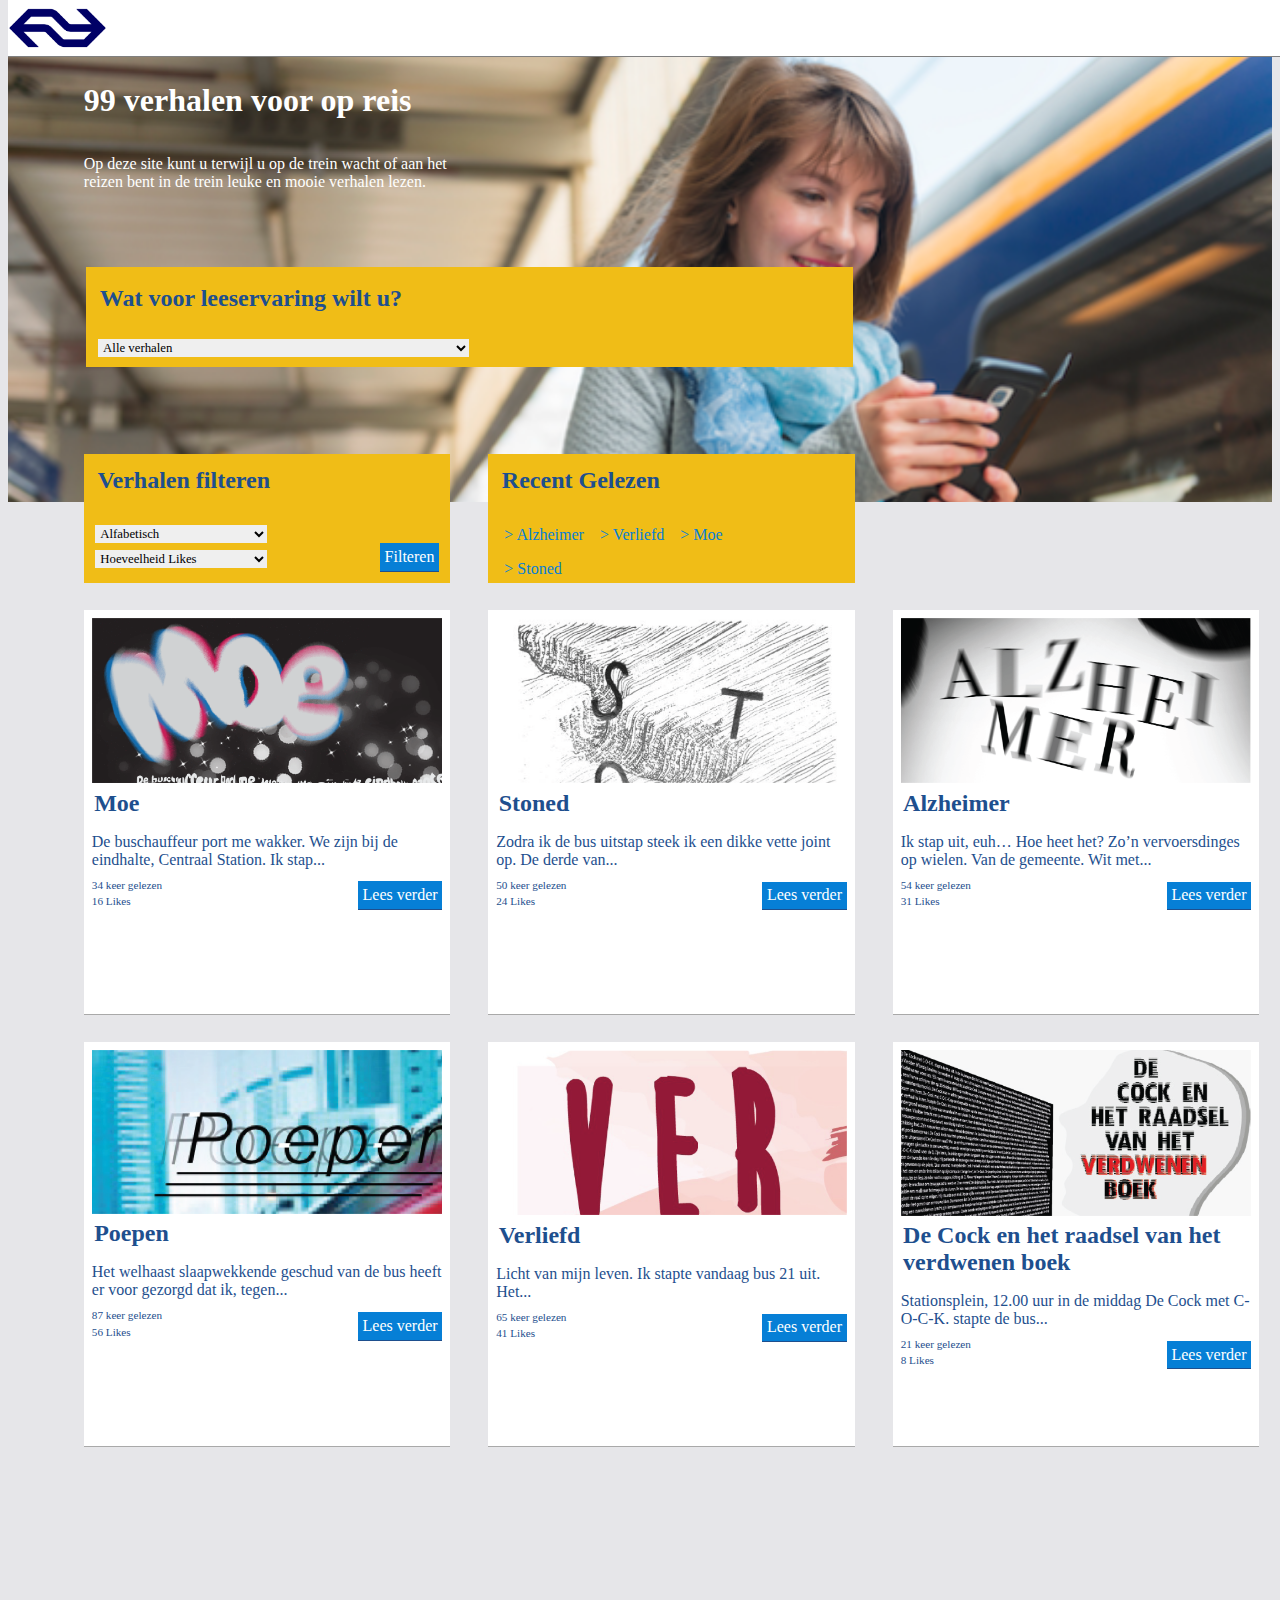
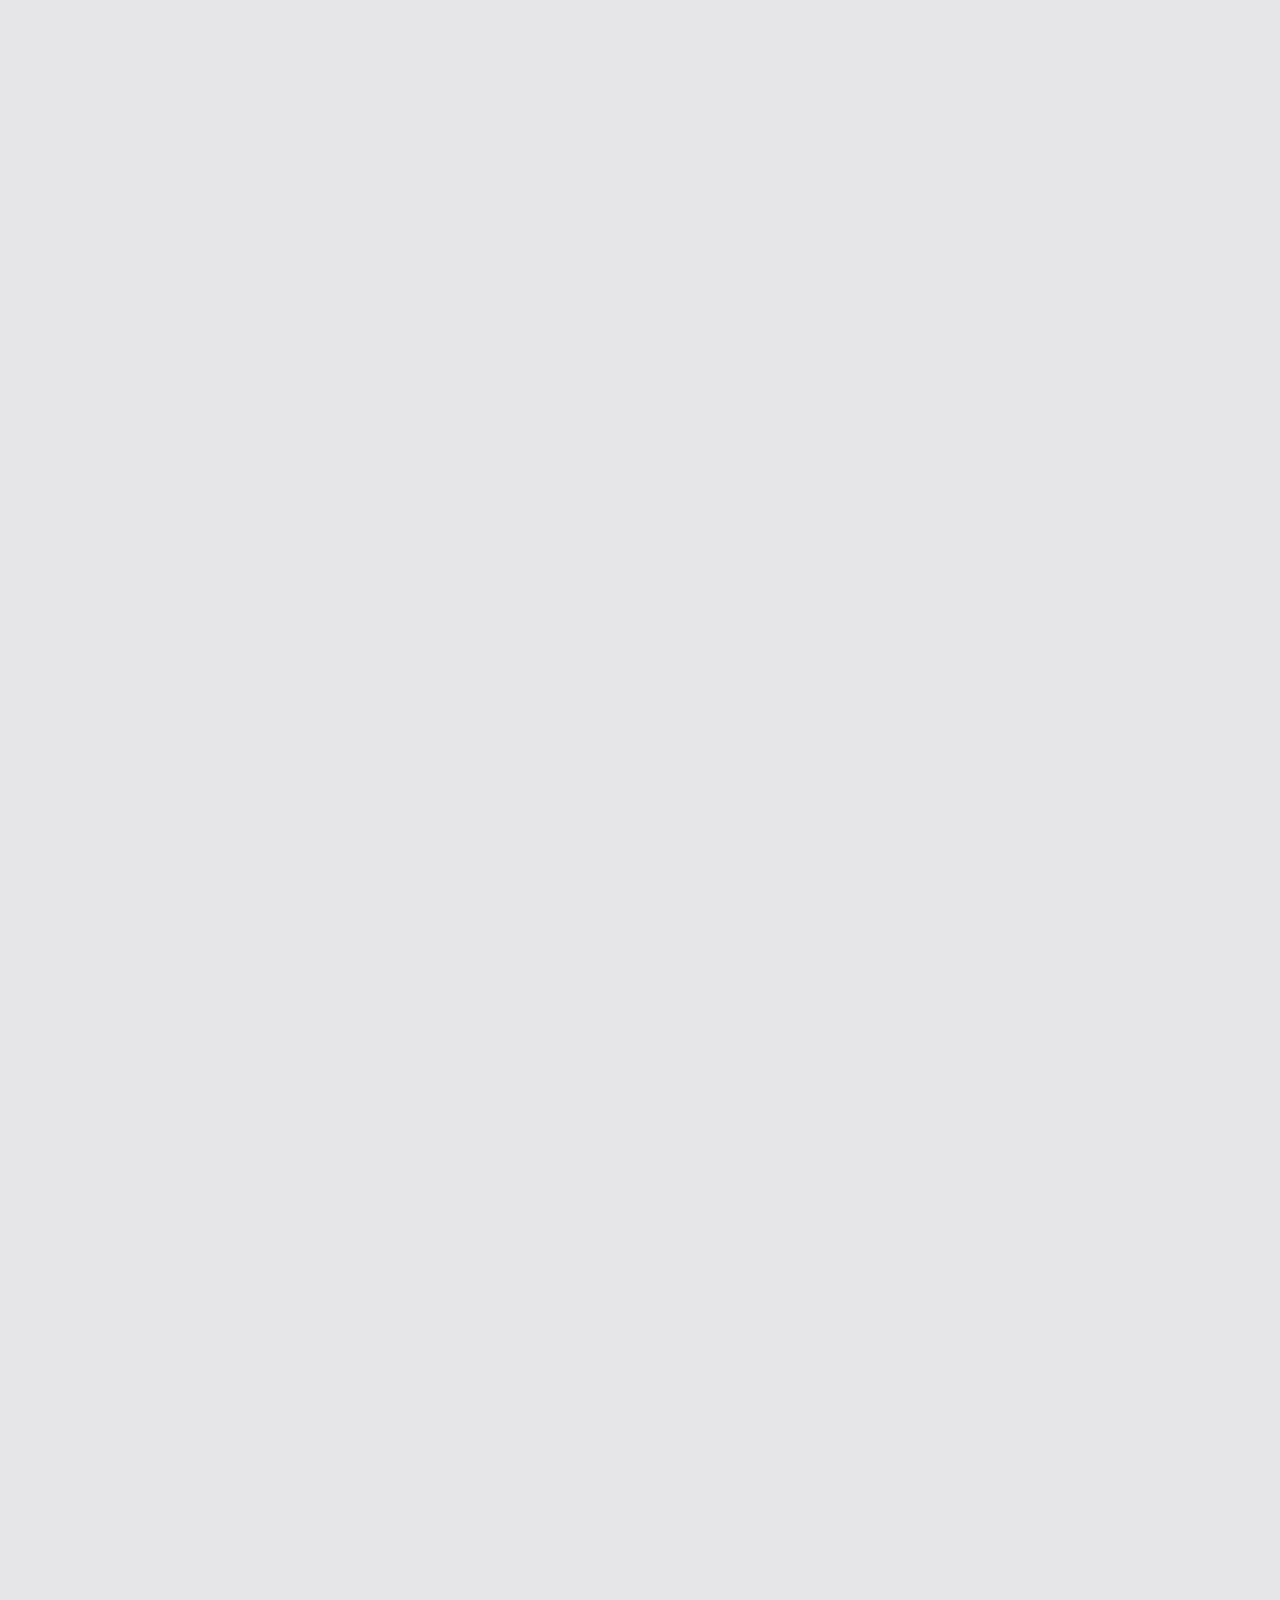
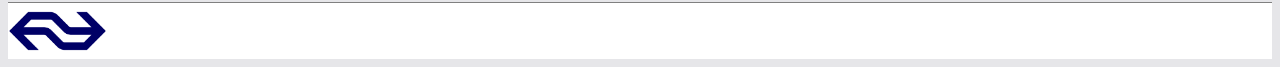
==== index.html @ 4abf62d1 "Rename ns-verhalensite-home.html to index.html" ====
<!DOCTYPE html>
<html lang="nl" class="main">

<head>
    <meta charset="UTF-8">
    <link href="ns-styles.css" rel="stylesheet">
    <link rel="stylesheet" href="https://use.fontawesome.com/releases/v5.7.0/css/all.css" integrity="sha384-lZN37f5QGtY3VHgisS14W3ExzMWZxybE1SJSEsQp9S+oqd12jhcu+A56Ebc1zFSJ" crossorigin="anonymous">
    <title>99 verhalen voor op reis</title>
</head>

<body>
<header>
<a href="ns-verhalensite-home.html">
    <img src="1280px-Nederlandse_Spoorwegen_logo.svg.png" alt="Logo">
    </a>
<nav>
    <a href="ns-verhalensite-login.html">
    <i class="far fa-user"></i>
    </a>
    <a href="">
    <i class="far fa-heart"></i>
    </a>
</nav>
</header>
<section>
    <h1>99 verhalen voor op reis</h1>
    <p>Op deze site kunt u terwijl u op de trein wacht of aan het reizen bent in de trein leuke en mooie verhalen lezen.</p>
<form>
    <fieldset>
        <legend>
            <h2>Wat voor leeservaring wilt u?</h2>
        </legend>
            <select name="Categorieën">
              <datalist>
                <option value="Alle verhalen">
                Alle verhalen
                </option>
                <option value="Psychadelic">
                Psychadelic
                </option>
                <option value="Flat">
                Flat
                </option>
                <option value="3D">
                3D
                </option>
                <option value="Kleurrijk">
                Kleurrijk
                </option>
                <option value="Zwart-wit">
                Zwart-wit
                </option>
              </datalist>
            </select>
    </fieldset>
</form>
</section>
<main>
<section>
    <article>
        <h2>Verhalen filteren</h2>
        <i class="fas fa-filter"></i>
        <form>
            <select name="Filter Abc">
            <fieldset>
              <datalist>
                <option value="empty"> Alfabetisch</option>
                <option value="A-Z">A-Z</option>
                <option value="Z-A">Z-A</option>
              </datalist>
            </fieldset>
          </select>
                </form>
                <form>
                    <select name="filter likes">
            <fieldset>
              <datalist>
                <option value="empty">Hoeveelheid Likes</option>
                <option value="Meeste likes">Meeste likes</option>
                <option value="Minste likes">Minste likes</option>
              </datalist>
            </fieldset>
          </select>
          <button class="filter">Filteren</button>
        </form>
    </article>
    <article>
        <h2>Recent Gelezen</h2>
        <ul>
            <li><a href="">> Alzheimer</a></li>
            <li><a href="">> Verliefd</a></li>
            <li><a href="verhaalpaginamoe.html">> Moe</a></li>
            <li><a href="">> Stoned</a></li>
        </ul>
    </article>
    <article>
        <img src="moecrop@4x.png" alt="moe">
        <i class="far hartje fa-heart"></i>
        <h2>Moe</h2>
        <p>De buschauffeur port me wakker. We zijn bij de eindhalte, Centraal Station. Ik stap...</p>
        <h4>34 keer gelezen</h4>
        <h4>16 Likes</h4>
        <a href="verhaalpaginamoe.html">Lees verder</a>
    </article>
    <article>
        <img src="stonedcrop@4x.png" alt="stoned">
        <i class="far hartje fa-heart"></i>
        <h2>Stoned</h2>
        <p>Zodra ik de bus uitstap steek ik een dikke vette joint op. De derde van...</p>
        <h4>50 keer gelezen</h4>
        <h4>24 Likes</h4>
        <a href="">Lees verder</a>
    </article>
    <article>
        <img src="alzheimercrop@4x.png" alt="alzheimer">
        <i class="far hartje fa-heart"></i>
        <h2>Alzheimer</h2>
        <p>Ik stap uit, euh… Hoe heet het? Zo’n vervoersdinges op wielen. Van de gemeente. Wit met...</p>
        <h4>54 keer gelezen</h4>
        <h4>31 Likes</h4>
        <a href="">Lees verder</a>
    </article>
    <article>
        <img src="poepencrop@4x.png" alt="poepen">
        <i class="far hartje fa-heart"></i>
        <h2>Poepen</h2>
        <p>Het welhaast slaapwekkende geschud van de bus heeft er voor gezorgd dat ik, tegen...</p>
        <h4>87 keer gelezen</h4>
        <h4>56 Likes</h4>
        <a href="">Lees verder</a>
    </article>
    <article>
        <img src="verliefdcrop@4x.png" alt="verliefd">
        <i class="far hartje fa-heart"></i>
        <h2>Verliefd</h2>
        <p>Licht van mijn leven. Ik stapte vandaag bus 21 uit. Het...</p>
        <h4>65 keer gelezen</h4>
        <h4>41 Likes</h4>
        <a href="">Lees verder</a>
    </article>
    <article>
        <img src="decockcrop@4x.png" alt="decock">
        <i class="far hartje fa-heart"></i>
        <h2>De Cock en het raadsel van het verdwenen boek</h2>
        <p>Stationsplein, 12.00 uur in de middag De Cock met C-O-C-K. stapte de bus...</p>
        <h4>21 keer gelezen</h4>
        <h4>8 Likes</h4>
        <a href="">Lees verder</a>
    </article>
</section>
</main>
<footer>
        <img src="1280px-Nederlandse_Spoorwegen_logo.svg.png" alt="logo">
</footer>
<script src="ns-script.js"></script>
</body>
</html>
---- ns-styles.css ----
* {
    font-family: "Frutiger";
    font-weight: 600;
}

html {
    background-color: #E6E6E9;
}

p {
    font-weight: 500;
}

/* ----------Header---------- */

body > header > nav > a > i {
    max-height: 2.5em;
    margin-right: .5em;
}

nav > a > i {
    margin-top: .2em;
    max-height: 2.5em;
    font-size: 2.5em;
}

nav > a > i:visited {
    margin-top: .2em;
    max-height: 2.5em;
    font-size: 2.5em;
}

body > header {
    background-color: white;
    color: #223974;
    display: flex;
    height: 3.5em;
    justify-content: space-between;
    position: fixed;
    width: 100%;
    top: 0;
    z-index: 900;
    border-bottom: 1px solid grey;
}

body > header > a > img {
    margin-top: .5em;
    max-height: 2.5em;
}

/* ----------Categorie selectie---------- */

body > section > h1 {
    color: white;
    grid-column-start: 2;
    grid-column-end: 4;
    grid-row-start: 2;
    font-size: 2em;
    margin-top: .2em;
}

body > section > p {
    color: white;
    grid-column-start: 2;
    grid-column-end: 3;
    grid-row: 3;
    font-size: 1em;
    display: block;
}

.main > body > section {
    display: grid;
    grid-template-columns: 3% 29% 29% 29% 3%;
    grid-template-rows: 10% 20% 20% 20%;
    grid-column-gap: 3%;
    grid-row-gap: 1%;
    background-image: url(coverfoto.png);
    background-size: cover;
    background-repeat: no-repeat;
    padding-bottom: 10em;
    margin-top: 2.7em;
    font-size: 1em;
}

body > section > form {
    grid-column-start: 2;
    grid-column-end: 4;
    grid-row-start: 4;
    grid-row-end: 4;
}

body > section > form > fieldset {
    background-color: #F0BD17;
    border-style: none;
    color: #1E4F8E
}

body > section > form > fieldset > legend {
    padding-top: 4em;
}

form > fieldset > select {
    border: none;
    font-size: 0.8em;
    padding: 0.1em;
    width: 50%;
    font-weight: 500;
}

form > fieldset > select:hover {
    transition: .3s ease;
    transform: scale(1.03);
    border: none;
    font-size: 0.8em;
    padding: 0.1em;
    font-weight: 500;
}

/* ----------Filter & recenten---------- */

main section {
    width: 100%;
    height: 300vh;
    display: grid;
    grid-template-columns: 3% 29% 29% 29% 3%;
    grid-template-rows: 3% 15% 15% 15% 15% 15% 15%;
    grid-column-gap: 3%;
    grid-row-gap: 1%;
}

article > form > select {
    margin-top: .5em;
    font-size: 0.8em;
    padding: 0.1em;
    font-weight: 500;
    border: none;
    width: 50%;
    margin-left:
}

article > form > select:hover {
    transition: .3s ease;
    transform: scale(1.03);
}

section article:first-child {
    grid-column-start: 2;
    grid-column-end: 3;
    grid-row-start: 1;
    grid-row-end: 1;
    background-color: #F0BD17;
    padding: .7em;
    margin-top: -3em;
}

section article:first-child > i {
    margin-top: -2em;
    font-size: 1.5em;
}

@keyframes filter {
    0% {
        transform: rotate(0deg) scale(1, 1);
    }
    15% {
        transform: rotate(-5deg);
    }
    30% {
        transform: rotate(7deg) scale(1.1, 1.1);
    }
    40% {
        transform: rotate(-7deg) scale(1.1, 1.1);
    }
    50% {
        transform: rotate(8deg) scale(1.1, 1.1);
    }
    60% {
        transform: rotate(-3deg) scale(1.1, 1.1);
    }
    70% {
        transform: rotate(4deg) scale(1.1, 1.1);
    }
    80% {
        transform: rotate(-5deg) scale(1.1, 1.1);
    }
    90% {
        transform: rotate(3deg) scale(1.1, 1.1);
    }
    100% {
        transform: rotate(0deg) scale(1, 1);
    }
}


.filteranimatie {
    animation: filter 1s ease-in 0s;
}

form > button {
    text-decoration: none;
    background-color: #067FD6;
    border: none;
    border-bottom: .05em solid #1E4F8E;
    padding: .3em;
    font-size: 1em;
    font-weight: 500;
    float: right;
    color: #FFFFFF;
}

form > button:hover {
    text-decoration: none;
    background-color: #067FD6;
    border: none;
    border-bottom: .05em solid #1E4F8E;
    padding: .3em;
    font-size: 1em;
    font-weight: 500;
    float: right;
    color: #FFFFFF;
    transition: .3s ease;
    transform: scale(1.01)
}

section article:first-child > h2;
    {
    float: left;
    margin-right: 60%;
}

section article:nth-child(2) {
    grid-column-start: 3;
    grid-column-end: 4;
    grid-row-start: 1;
    grid-row-end: 2;
    margin-top: -3em;
    background-color: #F0BD17;
    padding: .7em;
}

section article:nth-child(2) > ul {
    list-style: none;
}


section article:nth-child(2) > ul > li {
    float: left;
    margin-right: 3.2em;
    margin-left: -2.2em;
    margin-top: 1em;
}

section article:nth-child(2) > ul > li > a {
    border: none;
    background: none;
    padding: 0;
    color: #067FD6;
    margin-top: 0;
}

section article:nth-child(2) > ul > li > a:visited {
    border: none;
    background: none;
    padding: 0;
    color: #067FD6;
    margin-top: 0;
}

section article:nth-child(2) > ul > li > a:hover {
    border: none;
    background: none;
    padding: 0;
    color: #1E4F8E;
    margin-top: 0;
}

/* ----------Verhalen---------- */

section article:nth-child(3) {
    background-color: #FFFFFF;
    color: #1E4F8E;
    padding: .5em;
    border-bottom: .05em solid darkgrey;
    grid-column-start: 2;
    grid-column-end: 2;
    grid-row-start: 2;
    grid-row-end: 2;
}

section article:nth-child(4) {
    background-color: #FFFFFF;
    color: #1E4F8E;
    padding: .5em;
    border-bottom: .05em solid darkgrey;
    grid-column-start: 3;
    grid-column-end: 3;
    grid-row-start: 2;
    grid-row-end: 2;
}

section article:nth-child(5) {
    background-color: #FFFFFF;
    color: #1E4F8E;
    padding: .5em;
    border-bottom: .05em solid darkgrey;
    grid-column-start: 4;
    grid-column-end: 4;
    grid-row-start: 2;
    grid-row-end: 3;
}

section article:nth-child(6) {
    background-color: #FFFFFF;
    color: #1E4F8E;
    padding: .5em;
    border-bottom: .05em solid darkgrey;
    grid-column-start: 2;
    grid-column-end: 2;
    grid-row-start: 3;
    grid-row-end: 4;
}

section article:nth-child(7) {
    background-color: #FFFFFF;
    color: #1E4F8E;
    padding: .5em;
    border-bottom: .05em solid darkgrey;
    grid-column-start: 3;
    grid-column-end: 3;
    grid-row-start: 3;
    grid-row-end: 4;
}

section article:nth-child(8) {
    background-color: #FFFFFF;
    color: #1E4F8E;
    padding: .5em;
    border-bottom: .05em solid darkgrey;
    grid-column-start: 4;
    grid-column-end: 4;
    grid-row-start: 3;
    grid-row-end: 4;
}

article > h2 {
    margin: .1em;
    color: #1E4F8E;
}

section article:first-child > h2 {
    margin-bottom: 1em;
}

article a {
    text-decoration: none;
    background-color: #067FD6;
    border-bottom: .05em solid #1E4F8E;
    padding: .3em;
    font-size: 1em;
    font-weight: 500;
    margin-top: -2.2em;
    float: right;
    color: #FFFFFF;
}

article a:hover {
    transition: .1s ease;
    padding: .4em;
    background-color: #1E4F8E;
}

article a:visited {
    text-decoration: none;
    background-color: #067FD6;
    border-bottom: .05em solid #1E4F8E;
    padding: .5em;
    font-size: 1em;
    color: #FFFFFF;
    float: right;
    margin-top: .3em;
}

article > img {
    max-width: 100%;
    margin: 0;
}

article > h4 {
    font-size: .7em;
    font-weight: 500;
    line-height: .1em;
}

article > i {
    margin-top: .4em;
    float: right;
    color: #1E4F8E;
}

@keyframes hartje {
    0% {
        transform: scale(1, 1);
    }
    25% {
        transform: scale(1.1, 1.1);
    }
    50% {
        transform: scale(1.1, 1.1);
    }
    100% {
        transform: scale(1, 1);
    }
}

.hartanimatie {
    animation: hartje 1s ease-in infinite;
}

/* ----------Footer---------- */

footer {
    background-color: #FFFFFF;
    height: 3.5em;
    border-top: 1px solid grey;
}

footer > img {
    margin-top: .5em;
    max-height: 2.5em;
}

/* ----------Login pagina---------- */

.login > body > section > h1 {
    color: #1E4F8E;
    font-weight: 500;
}

.login > body > section > p {
    color: #1E4F8E;
}

.login > body > section > form > legend {
    color: #1E4F8E;
    margin-bottom: 2em
}

.login > body > section > form > legend {
    font-weight: 500;
    font-size: 1.7em;
    margin-bottom: 1em;
}

.login > body > section > form {
    padding: .9em;
    background-color: #F0BD17;
    padding-bottom: 2em;
}

.login > body > section > form > label {
    color: #1E4F8E;
    font-weight: 500;
}

.login > body > section > form > input {
    padding: .5em;
    border: none;
    font-weight: 500;
    margin-right: 20%;
    margin-bottom: 2em;
    width: 80%;
}

.login > body > section > form > input:hover {
    transition: .3s ease;
    transform: scale(1.01);
}

.login > body > section {
    background-color: #FFFFFF;
    padding: 2em;
    margin: 2em;
    margin-top: 5em;
}

form > a {
    text-decoration: none;
    background-color: #067FD6;
    border-bottom: .05em solid #1E4F8E;
    padding: .3em;
    font-size: 1em;
    font-weight: 500;
    color: #FFFFFF;
}

form > a:hover {
    transition: .1s ease;
    padding: .4em;
    background-color: #1E4F8E;
}


form > a:visited {
    text-decoration: none;
    background-color: #067FD6;
    border-bottom: .05em solid #1E4F8E;
    padding: .3em;
    color: #FFFFFF;
}

/* ----------verhaal pagina---------- */

.verhaal {
    background-image: url(verhaal%20computer.png);
    background-size: contain;
    background-repeat: no-repeat;
    margin-top: 3.5em;
}

.verhaal > section {
    width: 100%;
    height: 200vh;
    animation: flickering-anim 6s infinite;
}

@keyframes flickering-anim {
    0%,
    100% {
        background: rgba(1, 1, 1, 0.3);
    }

    50% {
        background: rgba(1, 1, 1, 0.8);
    }
}


/* ----------Mediaquerys---------- */

@media(max-width: 90em) {
    .verhaal {
        background-image: url(verhaal%20tablet.png);
        background-size: contain;
        background-repeat: no-repeat;
        margin-top: 3.5em;
    }
}


@media(max-width: 75em) {

    body > section {
        grid-template-columns: 3% 43.5% 43.5% 3%;
    }
    main > section {
        grid-template-columns: 3% 43.5% 43.5% 3%;
    }
    section > article:nth-child(5) {
        grid-column-start: 2;
        grid-column-end: 3;
        grid-row-start: 4;
        grid-row-end: 5;
    }
    section > article:nth-child(8) {
        grid-column-start: 3;
        grid-column-end: 4;
        grid-row-start: 4;
        grid-row-end: 5;
    }
}

@media(max-width: 60em) {
    .verhaal {
        background-image: url(verhaal%20telefoon2.png);
        background-size: contain;
        background-repeat: no-repeat;
        margin-top: 3.5em;
    }
}

@media(max-width: 45em) {
    section > article:nth-child(1) {
        grid-column-start: 2;
        grid-column-end: 4;
    }
    section > article:nth-child(2) {
        display: none;
    }
    section > article:nth-child(3) {
        grid-column-start: 2;
        grid-column-end: 4;
        grid-row: 2;
    }
    section > article:nth-child(4) {
        grid-column-start: 2;
        grid-column-end: 4;
        grid-row: 3;
    }

    section > article:nth-child(5) {
        grid-column-start: 2;
        grid-column-end: 4;
        grid-row: 4;
    }
    section article:nth-child(6) {
        grid-column-start: 2;
        grid-column-end: 4;
        grid-row: 5;
    }
    section article:nth-child(7) {
        grid-column-start: 2;
        grid-column-end: 4;
        grid-row: 6;
    }
    section article:nth-child(8) {
        grid-column-start: 2;
        grid-column-end: 4;
        grid-row: 7;
    }
}
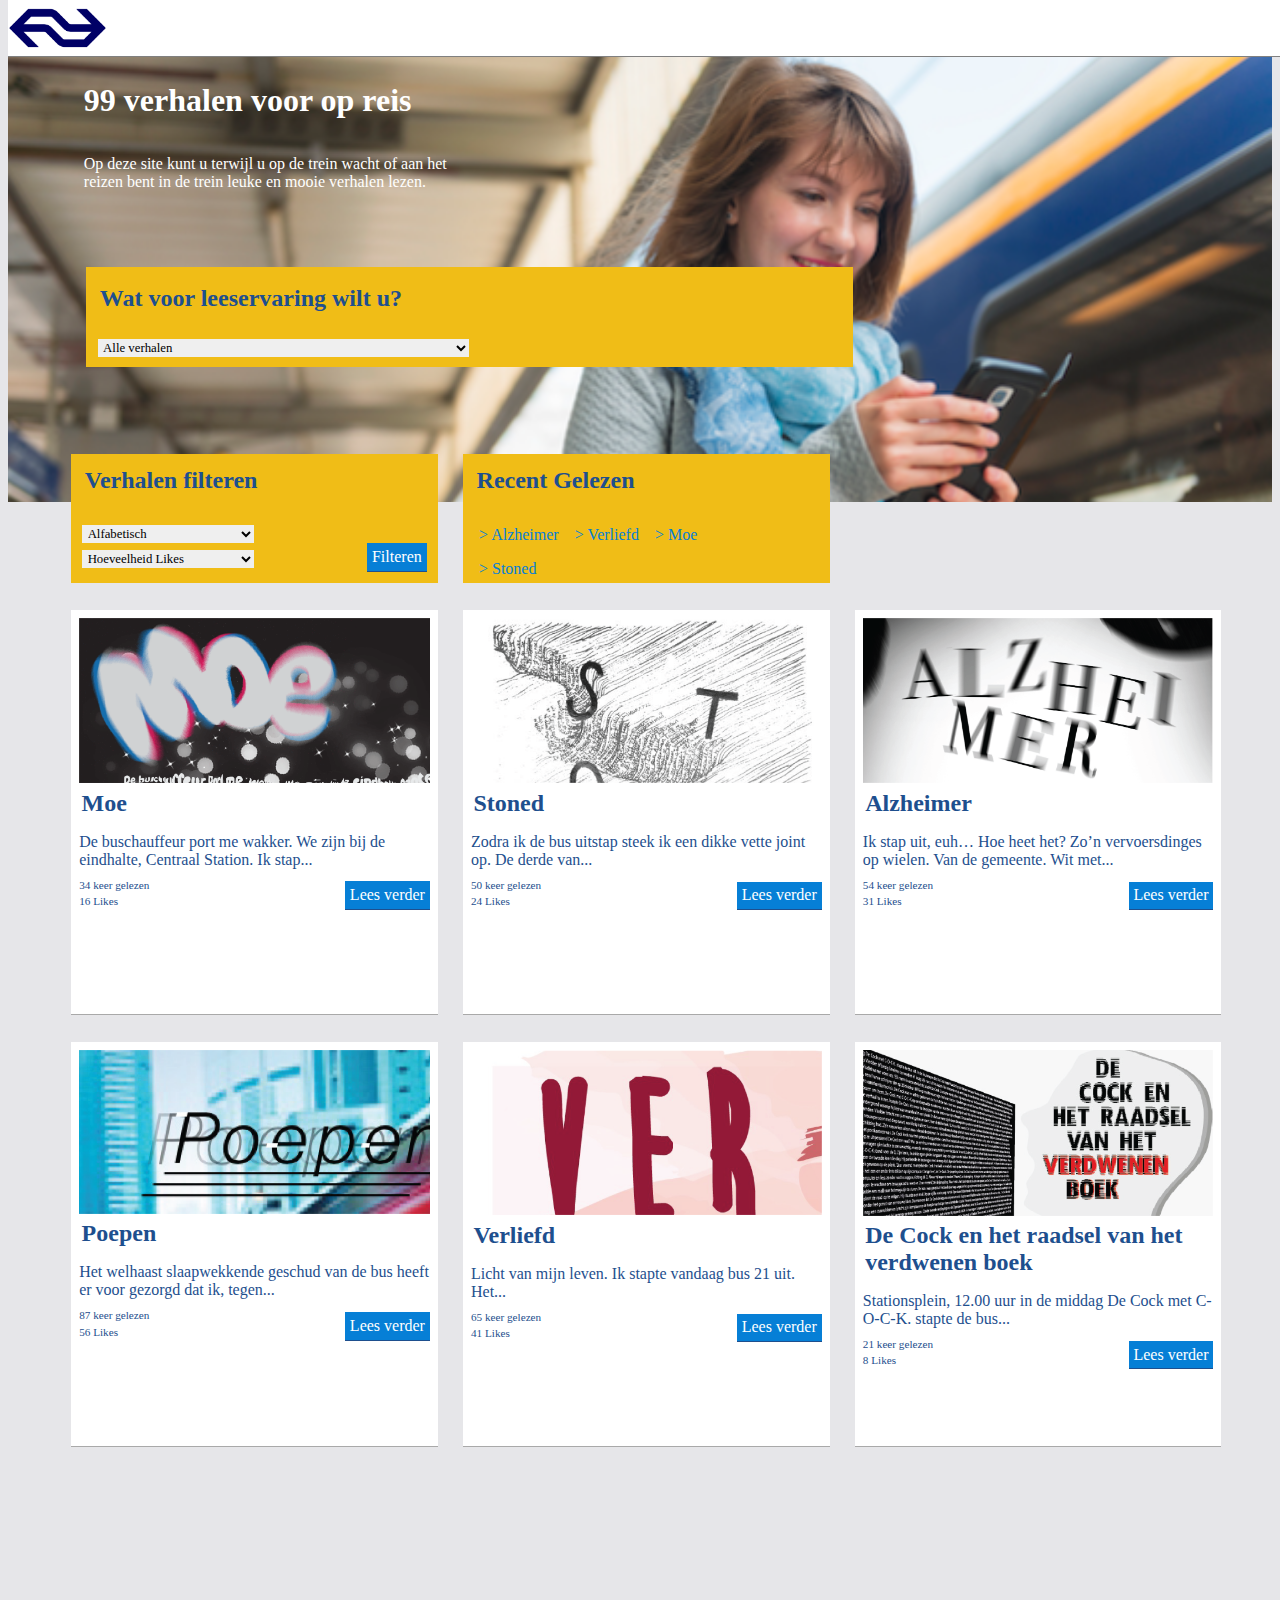
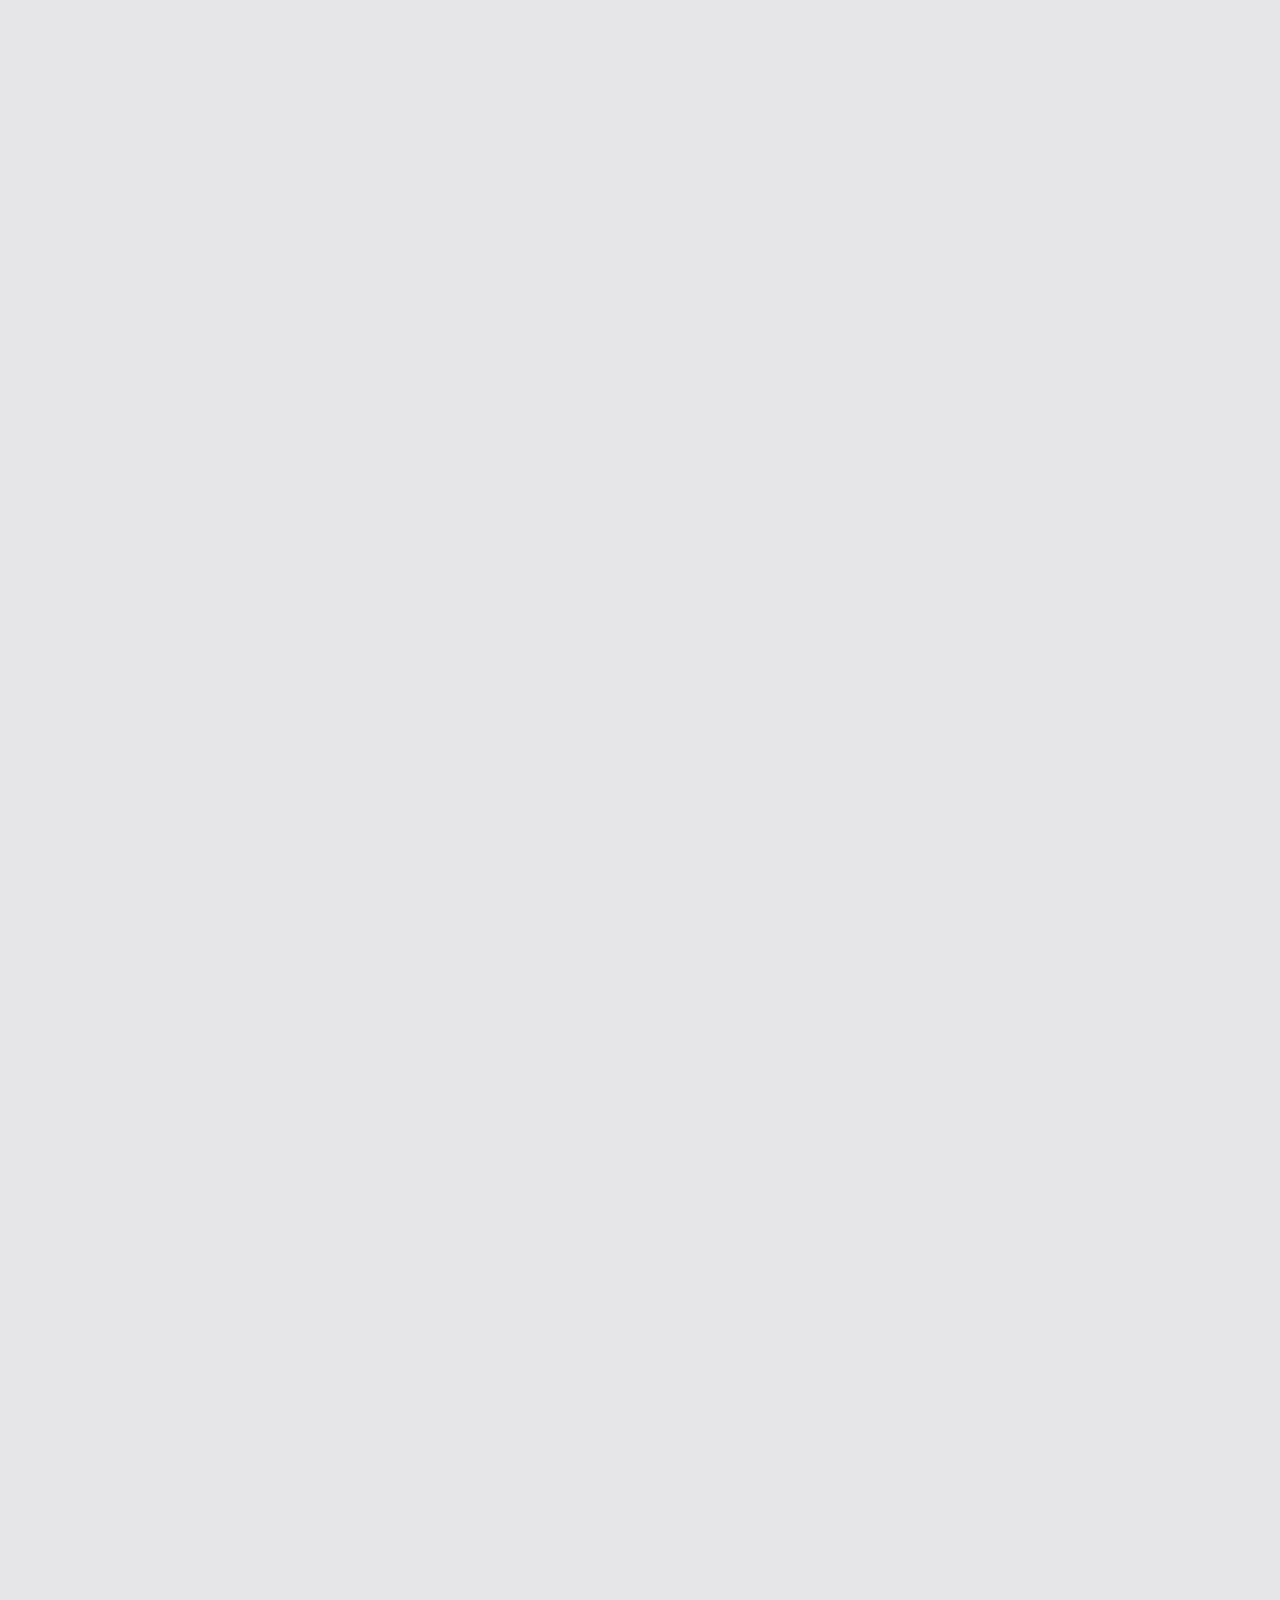
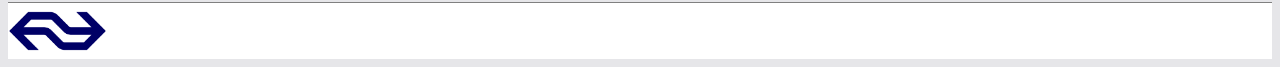
==== commit 718e78df: "Rename ns-verhalensite-home.html to index.html" ====
--- a/index.html
+++ b/index.html
@@ -2,6 +2,7 @@
 <html lang="nl" class="main">
 
 <head>
+   <meta name="viewport" content="width=device-width, initial-scale=1">
     <meta charset="UTF-8">
     <link href="ns-styles.css" rel="stylesheet">
     <link rel="stylesheet" href="https://use.fontawesome.com/releases/v5.7.0/css/all.css" integrity="sha384-lZN37f5QGtY3VHgisS14W3ExzMWZxybE1SJSEsQp9S+oqd12jhcu+A56Ebc1zFSJ" crossorigin="anonymous">
@@ -10,53 +11,54 @@
 
 <body>
 <header>
-<a href="ns-verhalensite-home.html">
-    <img src="1280px-Nederlandse_Spoorwegen_logo.svg.png" alt="Logo">
-    </a>
-<nav>
-    <a href="ns-verhalensite-login.html">
-    <i class="far fa-user"></i>
-    </a>
-    <a href="">
-    <i class="far fa-heart"></i>
-    </a>
-</nav>
+    <a href="ns-verhalensite-home.html">
+        <img src="1280px-Nederlandse_Spoorwegen_logo.svg.png" alt="Logo">
+        </a>
+    <nav>
+        <a href="ns-verhalensite-login.html">
+        <i class="far fa-heart"></i>
+        </a>
+        <a href="">
+        <i class="far fa-user"></i>
+        </a>
+    </nav>
 </header>
 <section>
     <h1>99 verhalen voor op reis</h1>
     <p>Op deze site kunt u terwijl u op de trein wacht of aan het reizen bent in de trein leuke en mooie verhalen lezen.</p>
-<form>
-    <fieldset>
-        <legend>
-            <h2>Wat voor leeservaring wilt u?</h2>
-        </legend>
-            <select name="Categorieën">
-              <datalist>
-                <option value="Alle verhalen">
-                Alle verhalen
-                </option>
-                <option value="Psychadelic">
-                Psychadelic
-                </option>
-                <option value="Flat">
-                Flat
-                </option>
-                <option value="3D">
-                3D
-                </option>
-                <option value="Kleurrijk">
-                Kleurrijk
-                </option>
-                <option value="Zwart-wit">
-                Zwart-wit
-                </option>
-              </datalist>
-            </select>
-    </fieldset>
-</form>
+    <form>
+        <fieldset>
+            <legend>
+                <h2>Wat voor leeservaring wilt u?</h2>
+            </legend>
+                <select name="Categorieën">
+                  <datalist>
+                    <option value="Alle verhalen">
+                    Alle verhalen
+                    </option>
+                    <option value="Psychadelic">
+                    Psychadelic
+                    </option>
+                    <option value="Flat">
+                    Flat
+                    </option>
+                    <option value="3D">
+                    3D
+                    </option>
+                    <option value="Kleurrijk">
+                    Kleurrijk
+                    </option>
+                    <option value="Zwart-wit">
+                    Zwart-wit
+                    </option>
+                  </datalist>
+                </select>
+        </fieldset>
+    </form>
 </section>
 <main>
-<section>
+   <h2>Alle verhalen</h2>
+    <section>
     <article>
         <h2>Verhalen filteren</h2>
         <i class="fas fa-filter"></i>
--- a/ns-styles.css
+++ b/ns-styles.css
@@ -48,6 +48,12 @@
     max-height: 2.5em;
 }
 
+.navHartje::before {
+content: "1";
+    color: darkblue;
+    font-size: 2em;
+    margin-left: 0.5em;
+}
 /* ----------Categorie selectie---------- */
 
 body > section > h1 {
@@ -92,7 +98,7 @@
 body > section > form > fieldset {
     background-color: #F0BD17;
     border-style: none;
-    color: #1E4F8E
+    color: #1E4F8E;
 }
 
 body > section > form > fieldset > legend {
@@ -117,6 +123,10 @@
 }
 
 /* ----------Filter & recenten---------- */
+main > h2 {
+    display: none;
+}
+
 
 main section {
     width: 100%;
@@ -124,7 +134,7 @@
     display: grid;
     grid-template-columns: 3% 29% 29% 29% 3%;
     grid-template-rows: 3% 15% 15% 15% 15% 15% 15%;
-    grid-column-gap: 3%;
+    grid-column-gap: 2%;
     grid-row-gap: 1%;
 }
 
@@ -434,10 +444,12 @@
 .login > body > section > h1 {
     color: #1E4F8E;
     font-weight: 500;
+    max-width: 100%;
 }
 
 .login > body > section > p {
     color: #1E4F8E;
+    max-width: 100%;
 }
 
 .login > body > section > form > legend {
@@ -483,24 +495,24 @@
     margin-top: 5em;
 }
 
-form > a {
+form > input:last-child {
     text-decoration: none;
     background-color: #067FD6;
     border-bottom: .05em solid #1E4F8E;
-    padding: .3em;
     font-size: 1em;
     font-weight: 500;
     color: #FFFFFF;
-}
-
-form > a:hover {
+    max-width: 20%;
+
+}
+
+form > input:last-child:hover {
     transition: .1s ease;
-    padding: .4em;
     background-color: #1E4F8E;
 }
 
 
-form > a:visited {
+form > input:last-child:visited {
     text-decoration: none;
     background-color: #067FD6;
     border-bottom: .05em solid #1E4F8E;
@@ -544,10 +556,17 @@
         background-repeat: no-repeat;
         margin-top: 3.5em;
     }
-}
-
-
-@media(max-width: 75em) {
+    .login > body > section > form {
+        max-width: 40%;
+    }
+
+    .login > body > section > p {
+        max-width: 40%;
+    }
+}
+
+
+@media(max-width: 60em) {
 
     body > section {
         grid-template-columns: 3% 43.5% 43.5% 3%;
@@ -567,9 +586,7 @@
         grid-row-start: 4;
         grid-row-end: 5;
     }
-}
-
-@media(max-width: 60em) {
+    @media(max-width: 50em) {
     .verhaal {
         background-image: url(verhaal%20telefoon2.png);
         background-size: contain;
@@ -577,8 +594,50 @@
         margin-top: 3.5em;
     }
 }
-
-@media(max-width: 45em) {
+    .login > body > section > form {
+        max-width: 50%;
+    }
+    .login > body > section > p {
+        max-width: 60%;
+    }
+}
+
+
+
+@media(max-width: 40em) {
+
+    main > section {
+    grid-column-gap: 2%;
+    grid-row-gap: 3%;
+    }
+
+    body > section > form > fieldset > legend {
+    padding-top: 7em;
+    }
+
+    body > section > form > fieldset {
+    margin-top: -3em;
+    }
+
+    body > section > p {
+    width: 150%
+    }
+
+    footer {
+        display: none;
+    }
+
+    .login > body > section > form {
+        max-width: 100%;
+    }
+    .login > body > section > p {
+        max-width: 100%;
+    }
+
+    section article:first-child {
+        margin-bottom: -3em;
+    }
+
     section > article:nth-child(1) {
         grid-column-start: 2;
         grid-column-end: 4;
@@ -589,32 +648,38 @@
     section > article:nth-child(3) {
         grid-column-start: 2;
         grid-column-end: 4;
+        margin-bottom: -.5em;
         grid-row: 2;
     }
     section > article:nth-child(4) {
         grid-column-start: 2;
         grid-column-end: 4;
         grid-row: 3;
+        margin-bottom: .5em;
     }
 
     section > article:nth-child(5) {
         grid-column-start: 2;
         grid-column-end: 4;
         grid-row: 4;
+         margin-bottom: -.5em;
     }
     section article:nth-child(6) {
         grid-column-start: 2;
         grid-column-end: 4;
         grid-row: 5;
+         margin-bottom: -.5em;
     }
     section article:nth-child(7) {
         grid-column-start: 2;
         grid-column-end: 4;
         grid-row: 6;
+        margin-bottom: .5em;
     }
     section article:nth-child(8) {
         grid-column-start: 2;
         grid-column-end: 4;
         grid-row: 7;
-    }
-}
+        margin-bottom:-1.5em;
+    }
+}
